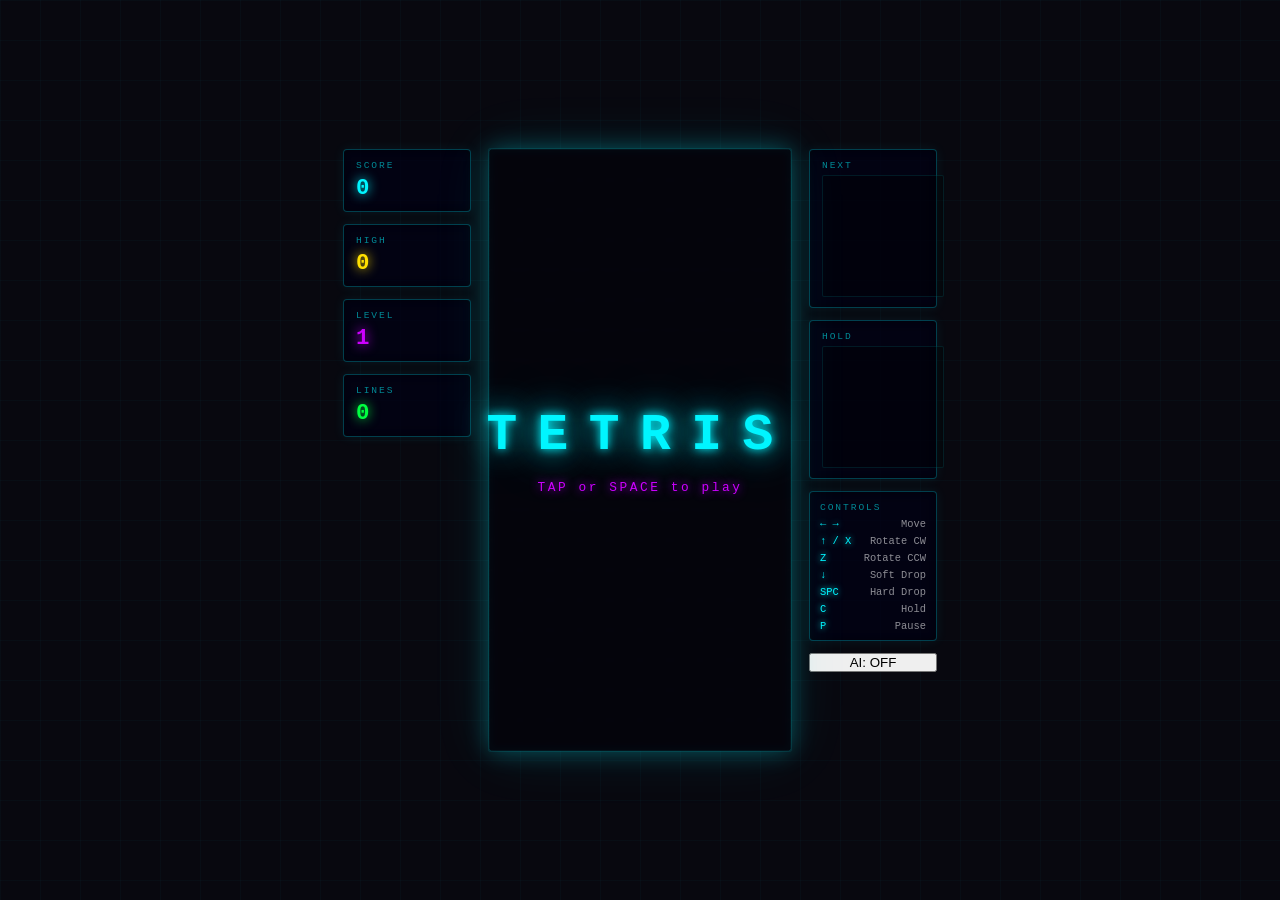
==== index.html @ 7dbda49a "feat: initial release of Tetris Neon Edition Full-featured Tetris implementation with neon aesthetic" ====
<!DOCTYPE html>
<html lang="en">
<head>
  <meta charset="UTF-8">
  <meta name="viewport" content="width=device-width, initial-scale=1.0, maximum-scale=1.0, user-scalable=no">
  <meta name="mobile-web-app-capable" content="yes">
  <meta name="apple-mobile-web-app-capable" content="yes">
  <meta name="apple-mobile-web-app-status-bar-style" content="black-translucent">
  <title>TETRIS — Neon Edition</title>
  <link rel="stylesheet" href="style.css">
</head>
<body>

  <!-- ── Mobile/Tablet top HUD ────────────────────────────── -->
  <div id="mobile-hud">
    <div class="mhud-stats">
      <div class="mhud-stat">
        <div class="label">SCORE</div>
        <div id="score-m" class="mval cyan">0</div>
      </div>
      <div class="mhud-stat">
        <div class="label">HIGH</div>
        <div id="high-m" class="mval yellow">0</div>
      </div>
      <div class="mhud-stat">
        <div class="label">LV</div>
        <div id="level-m" class="mval magenta">1</div>
      </div>
      <div class="mhud-stat">
        <div class="label">LINES</div>
        <div id="lines-m" class="mval green">0</div>
      </div>
    </div>
    <div class="mhud-previews">
      <div class="mhud-mini">
        <div class="label">NEXT</div>
        <canvas id="next-m"></canvas>
      </div>
      <div class="mhud-mini">
        <div class="label">HOLD</div>
        <canvas id="hold-m"></canvas>
      </div>
    </div>
    <button id="ai-toggle-m" class="ai-btn">AI</button>
  </div>

  <!-- ── Main layout (desktop 3-col, mobile just canvas) ── -->
  <div id="container">

    <div id="sidebar-left">
      <div class="panel">
        <div class="label">SCORE</div>
        <div id="score" class="value cyan">0</div>
      </div>
      <div class="panel">
        <div class="label">HIGH</div>
        <div id="high-score" class="value yellow">0</div>
      </div>
      <div class="panel">
        <div class="label">LEVEL</div>
        <div id="level" class="value magenta">1</div>
      </div>
      <div class="panel">
        <div class="label">LINES</div>
        <div id="lines" class="value green">0</div>
      </div>
    </div>

    <div id="game-area">
      <canvas id="game-canvas"></canvas>
      <div id="scanlines"></div>
      <div id="overlay">
        <div id="overlay-content">
          <h1 id="overlay-title">TETRIS</h1>
          <p id="overlay-message">TAP or SPACE to play</p>
        </div>
      </div>
    </div>

    <div id="sidebar-right">
      <div class="panel">
        <div class="label">NEXT</div>
        <canvas id="next-canvas"></canvas>
      </div>
      <div class="panel">
        <div class="label">HOLD</div>
        <canvas id="hold-canvas"></canvas>
      </div>
      <div class="panel controls-panel">
        <div class="label">CONTROLS</div>
        <div class="ctrl"><span>← →</span> Move</div>
        <div class="ctrl"><span>↑ / X</span> Rotate CW</div>
        <div class="ctrl"><span>Z</span> Rotate CCW</div>
        <div class="ctrl"><span>↓</span> Soft Drop</div>
        <div class="ctrl"><span>SPC</span> Hard Drop</div>
        <div class="ctrl"><span>C</span> Hold</div>
        <div class="ctrl"><span>P</span> Pause</div>
      </div>
      <button id="ai-toggle">AI: OFF</button>
    </div>

  </div>

  <!-- ── Mobile-only touch gamepad ─────────────────────── -->
  <div id="touch-controls">
    <div id="touch-left">
      <button id="btn-left"  class="tbtn">◀</button>
      <button id="btn-soft"  class="tbtn soft-btn">▼</button>
      <button id="btn-right" class="tbtn">▶</button>
    </div>
    <div id="touch-center">
      <button id="btn-drop" class="tbtn drop-btn">⬇<span>DROP</span></button>
    </div>
    <div id="touch-right">
      <button id="btn-ccw"  class="tbtn rot-btn">↺</button>
      <button id="btn-cw"   class="tbtn rot-btn">↻</button>
      <button id="btn-hold" class="tbtn hold-btn">HOLD</button>
    </div>
  </div>

  <script src="game.js"></script>
</body>
</html>
---- style.css ----
/* ── Reset ─────────────────────────────────────────────────────────────────── */
*, *::before, *::after { box-sizing: border-box; margin: 0; padding: 0; }

/* ── Variables ─────────────────────────────────────────────────────────────── */
:root {
  --cyan:    #00f5ff;
  --magenta: #cc00ff;
  --green:   #00ff41;
  --yellow:  #ffe000;
  --red:     #ff0040;
  --bg:      #08080f;
  --panel-bg: rgba(0, 0, 20, 0.75);
  --border:   rgba(0, 245, 255, 0.25);
  --font: 'Courier New', Courier, monospace;
}

/* ── Body ──────────────────────────────────────────────────────────────────── */
body {
  background-color: var(--bg);
  background-image:
    linear-gradient(rgba(0,245,255,0.025) 1px, transparent 1px),
    linear-gradient(90deg, rgba(0,245,255,0.025) 1px, transparent 1px);
  background-size: 40px 40px;
  display: flex;
  justify-content: center;
  align-items: center;
  min-height: 100vh;
  font-family: var(--font);
  color: #ddd;
  overflow: hidden;
  user-select: none;
  -webkit-user-select: none;
  touch-action: none;
}

/* ── Mobile/Tablet HUD (hidden on desktop) ────────────────────────────────── */
#mobile-hud { display: none; }

/* ── Touch controls (hidden on desktop) ───────────────────────────────────── */
#touch-controls { display: none; }

/* ── Mobile/Tablet HUD value colors (shared across breakpoints) ────────────── */
.mval.cyan    { color: var(--cyan);    text-shadow: 0 0 8px var(--cyan); }
.mval.magenta { color: var(--magenta); text-shadow: 0 0 8px var(--magenta); }
.mval.green   { color: var(--green);   text-shadow: 0 0 8px var(--green); }
.mval.yellow  { color: var(--yellow);  text-shadow: 0 0 8px var(--yellow); }

/* ── Desktop layout ────────────────────────────────────────────────────────── */
#container {
  display: flex;
  align-items: flex-start;
  gap: 18px;
}

#sidebar-left,
#sidebar-right {
  display: flex;
  flex-direction: column;
  gap: 12px;
  width: 128px;
}

/* ── Panels ────────────────────────────────────────────────────────────────── */
.panel {
  background: var(--panel-bg);
  border: 1px solid var(--border);
  border-radius: 4px;
  padding: 10px 12px;
  box-shadow: 0 0 12px rgba(0,245,255,0.08), inset 0 0 8px rgba(0,0,0,0.5);
}

.label {
  font-size: 0.6rem;
  letter-spacing: 0.2em;
  color: rgba(0, 245, 255, 0.55);
  margin-bottom: 4px;
  text-transform: uppercase;
}

.value {
  font-size: 1.4rem;
  font-weight: bold;
  letter-spacing: 0.05em;
}

.value.cyan    { color: var(--cyan);    text-shadow: 0 0 12px var(--cyan); }
.value.magenta { color: var(--magenta); text-shadow: 0 0 12px var(--magenta); }
.value.green   { color: var(--green);   text-shadow: 0 0 12px var(--green); }
.value.yellow  { color: var(--yellow);  text-shadow: 0 0 12px var(--yellow); }

/* ── Mini canvases ─────────────────────────────────────────────────────────── */
#next-canvas,
#hold-canvas {
  display: block;
  margin-top: 4px;
  background: rgba(0,0,0,0.3);
  border: 1px solid rgba(0,245,255,0.1);
  border-radius: 2px;
}

/* ── Controls panel ────────────────────────────────────────────────────────── */
.controls-panel { padding: 10px 10px 8px; }

.ctrl {
  font-size: 0.65rem;
  color: rgba(255,255,255,0.55);
  margin-top: 5px;
  display: flex;
  justify-content: space-between;
  gap: 4px;
}

.ctrl span {
  color: var(--cyan);
  text-shadow: 0 0 6px var(--cyan);
  min-width: 30px;
}

/* ── AI toggle ─────────────────────────────────────────────────────────────── */
.ai-btn {
  font-family: var(--font);
  font-size: 0.75rem;
  letter-spacing: 0.15em;
  font-weight: bold;
  background: var(--panel-bg);
  color: rgba(255,255,255,0.5);
  border: 1px solid rgba(255,255,255,0.2);
  border-radius: 4px;
  padding: 10px;
  cursor: pointer;
  width: 100%;
  transition: all 0.2s ease;
  -webkit-tap-highlight-color: transparent;
}

.ai-btn:hover {
  border-color: var(--cyan);
  color: var(--cyan);
  box-shadow: 0 0 12px rgba(0,245,255,0.3);
}

.ai-btn.active {
  background: rgba(0, 245, 255, 0.12);
  color: var(--cyan);
  border-color: var(--cyan);
  box-shadow: 0 0 18px rgba(0,245,255,0.4), inset 0 0 10px rgba(0,245,255,0.1);
  text-shadow: 0 0 8px var(--cyan);
  animation: ai-pulse 1.5s ease-in-out infinite;
}

/* Keep desktop ai-toggle id for backwards compat */
#ai-toggle { width: 100%; }

@keyframes ai-pulse {
  0%, 100% { box-shadow: 0 0 18px rgba(0,245,255,0.4), inset 0 0 10px rgba(0,245,255,0.1); }
  50%       { box-shadow: 0 0 28px rgba(0,245,255,0.7), inset 0 0 14px rgba(0,245,255,0.15); }
}

/* ── Game area ─────────────────────────────────────────────────────────────── */
#game-area {
  position: relative;
  flex-shrink: 0;
}

#game-canvas {
  display: block;
  border: 1px solid var(--cyan);
  border-radius: 2px;
  box-shadow:
    0 0 0 1px rgba(0,245,255,0.1),
    0 0 25px rgba(0,245,255,0.3),
    0 0 60px rgba(0,245,255,0.1),
    inset 0 0 30px rgba(0,0,0,0.6);
}

/* ── Scanlines ─────────────────────────────────────────────────────────────── */
#scanlines {
  position: absolute;
  inset: 0;
  background: repeating-linear-gradient(
    to bottom,
    transparent 0px,
    transparent 3px,
    rgba(0, 0, 0, 0.12) 3px,
    rgba(0, 0, 0, 0.12) 4px
  );
  pointer-events: none;
  border-radius: 2px;
  z-index: 1;
}

/* ── Overlay ───────────────────────────────────────────────────────────────── */
#overlay {
  position: absolute;
  inset: 0;
  display: flex;
  justify-content: center;
  align-items: center;
  background: rgba(4, 4, 12, 0.88);
  backdrop-filter: blur(3px);
  z-index: 10;
  border-radius: 2px;
  cursor: pointer;
}

#overlay.hidden { display: none; }

#overlay-content { text-align: center; padding: 20px; }

#overlay-title {
  font-size: 3.2rem;
  letter-spacing: 0.4em;
  color: var(--cyan);
  text-shadow: 0 0 10px var(--cyan), 0 0 30px var(--cyan), 0 0 60px rgba(0,245,255,0.4);
  animation: flicker 3s ease-in-out infinite;
  margin-bottom: 16px;
}

#overlay-message {
  font-size: 0.8rem;
  letter-spacing: 0.2em;
  color: var(--magenta);
  text-shadow: 0 0 10px var(--magenta);
  animation: blink 1.1s step-end infinite;
}

/* ── Keyframe animations ───────────────────────────────────────────────────── */
@keyframes flicker {
  0%, 92%, 100% { opacity: 1; }
  93% { opacity: 0.85; }
  95% { opacity: 1; }
  97% { opacity: 0.75; }
  99% { opacity: 1; }
}

@keyframes blink {
  0%, 100% { opacity: 1; }
  50%      { opacity: 0; }
}

/* ══════════════════════════════════════════════════════════════════════════════
   MOBILE LAYOUT  (≤ 600px wide — Android phones, iPhones)
   ══════════════════════════════════════════════════════════════════════════════ */
@media (max-width: 600px) {

  html, body {
    height: 100%;
    height: -webkit-fill-available;
    overflow: hidden;
  }

  body {
    flex-direction: column;
    justify-content: flex-start;
    align-items: stretch;
    min-height: 100vh;
    min-height: -webkit-fill-available;
    gap: 0;
    touch-action: none;
  }

  /* ── Mobile HUD ─────────────────────────────────── */
  #mobile-hud {
    display: flex;
    align-items: center;
    justify-content: space-between;
    flex-shrink: 0;
    padding: 6px 10px;
    background: rgba(0, 0, 20, 0.92);
    border-bottom: 1px solid rgba(0,245,255,0.2);
    gap: 8px;
  }

  .mhud-stats {
    display: flex;
    gap: 12px;
  }

  .mhud-stat .label {
    font-size: 0.5rem;
    margin-bottom: 1px;
  }

  .mval { font-size: 1rem; font-weight: bold; letter-spacing: 0.03em; }

  .mhud-previews {
    display: flex;
    gap: 8px;
    align-items: flex-end;
  }

  .mhud-mini .label {
    font-size: 0.45rem;
    margin-bottom: 2px;
  }

  #next-m, #hold-m {
    display: block;
    border: 1px solid rgba(0,245,255,0.2);
    border-radius: 2px;
    background: rgba(0,0,0,0.4);
  }

  #ai-toggle-m {
    padding: 6px 10px;
    font-size: 0.65rem;
    white-space: nowrap;
    flex-shrink: 0;
  }

  /* ── Container: only shows canvas ────────────────── */
  #container {
    flex: 1;
    display: flex;
    justify-content: center;
    align-items: center;
    min-height: 0;
  }

  #sidebar-left,
  #sidebar-right { display: none; }

  #game-area {
    /* canvas is sized by JS — just center it */
  }

  /* Overlay title smaller on mobile */
  #overlay-title { font-size: 2.2rem; }

  /* ── Touch gamepad ──────────────────────────────── */
  #touch-controls {
    display: flex;
    flex-shrink: 0;
    align-items: center;
    justify-content: space-between;
    padding: 8px 12px 10px;
    background: rgba(0, 0, 20, 0.85);
    border-top: 1px solid rgba(0,245,255,0.15);
    gap: 8px;
  }

  #touch-left {
    display: flex;
    gap: 6px;
    align-items: center;
  }

  #touch-center {
    display: flex;
    align-items: center;
  }

  #touch-right {
    display: flex;
    gap: 6px;
    flex-wrap: wrap;
    justify-content: flex-end;
    align-items: center;
    width: 130px;
  }

  /* ── Touch buttons ──────────────────────────────── */
  .tbtn {
    display: flex;
    flex-direction: column;
    align-items: center;
    justify-content: center;
    width: 58px;
    height: 58px;
    font-family: var(--font);
    font-size: 1.5rem;
    line-height: 1;
    background: rgba(0, 0, 40, 0.8);
    color: var(--cyan);
    border: 1px solid rgba(0,245,255,0.3);
    border-radius: 10px;
    cursor: pointer;
    -webkit-tap-highlight-color: transparent;
    touch-action: manipulation;
    transition: background 0.08s, box-shadow 0.08s;
    user-select: none;
    -webkit-user-select: none;
  }

  .tbtn span {
    font-size: 0.45rem;
    letter-spacing: 0.05em;
    opacity: 0.7;
    margin-top: 2px;
  }

  .tbtn.pressed,
  .tbtn:active {
    background: rgba(0, 245, 255, 0.18);
    box-shadow: 0 0 14px rgba(0,245,255,0.5);
  }

  .soft-btn { color: var(--green);   border-color: rgba(0,255,65,0.3); }
  .soft-btn.pressed { background: rgba(0,255,65,0.15); box-shadow: 0 0 14px rgba(0,255,65,0.4); }

  .drop-btn {
    color: var(--yellow);
    border-color: rgba(255,224,0,0.35);
    height: 70px;
    font-size: 1.6rem;
  }
  .drop-btn.pressed { background: rgba(255,224,0,0.15); box-shadow: 0 0 14px rgba(255,224,0,0.5); }

  .rot-btn  { width: 58px; height: 42px; font-size: 1.3rem; color: var(--magenta); border-color: rgba(204,0,255,0.3); }
  .rot-btn.pressed { background: rgba(204,0,255,0.15); box-shadow: 0 0 12px rgba(204,0,255,0.4); }

  .hold-btn { width: 58px; height: 42px; font-size: 0.65rem; letter-spacing: 0.1em; color: var(--yellow); border-color: rgba(255,224,0,0.3); }
  .hold-btn.pressed { background: rgba(255,224,0,0.12); }
}

/* ══════════════════════════════════════════════════════════════════════════════
   TABLET LAYOUT  (601px – 1024px — iPads, Android tablets)
   ══════════════════════════════════════════════════════════════════════════════ */
@media (min-width: 601px) and (max-width: 1024px) {

  html, body {
    height: 100%;
    height: -webkit-fill-available;
    overflow: hidden;
  }

  body {
    flex-direction: column;
    justify-content: flex-start;
    align-items: stretch;
    min-height: 100vh;
    min-height: -webkit-fill-available;
    gap: 0;
    touch-action: none;
  }

  /* ── Tablet HUD ──────────────────────────────────── */
  #mobile-hud {
    display: flex;
    align-items: center;
    justify-content: space-between;
    flex-shrink: 0;
    padding: 8px 16px;
    background: rgba(0, 0, 20, 0.92);
    border-bottom: 1px solid rgba(0,245,255,0.2);
    gap: 10px;
  }

  .mhud-stats { display: flex; gap: 14px; }
  .mhud-stat .label { font-size: 0.55rem; margin-bottom: 2px; }
  .mval { font-size: 1.15rem; font-weight: bold; letter-spacing: 0.03em; }

  .mhud-previews { display: flex; gap: 10px; align-items: flex-end; }
  .mhud-mini .label { font-size: 0.5rem; margin-bottom: 2px; }

  #next-m, #hold-m {
    display: block;
    border: 1px solid rgba(0,245,255,0.2);
    border-radius: 2px;
    background: rgba(0,0,0,0.4);
  }

  #ai-toggle-m { padding: 8px 14px; font-size: 0.7rem; white-space: nowrap; flex-shrink: 0; }

  /* ── Container: center the canvas ───────────────── */
  #container {
    flex: 1;
    display: flex;
    justify-content: center;
    align-items: center;
    min-height: 0;
  }

  #sidebar-left, #sidebar-right { display: none; }

  #overlay-title { font-size: 2.8rem; }

  /* ── Touch gamepad — larger targets for tablet ──── */
  #touch-controls {
    display: flex;
    flex-shrink: 0;
    align-items: center;
    justify-content: space-between;
    padding: 10px 20px 14px;
    background: rgba(0, 0, 20, 0.85);
    border-top: 1px solid rgba(0,245,255,0.15);
    gap: 10px;
  }

  #touch-left  { display: flex; gap: 8px; align-items: center; }
  #touch-center { display: flex; align-items: center; }
  #touch-right {
    display: flex;
    gap: 8px;
    flex-wrap: wrap;
    justify-content: flex-end;
    align-items: center;
    width: 160px;
  }

  .tbtn {
    display: flex;
    flex-direction: column;
    align-items: center;
    justify-content: center;
    width: 68px;
    height: 68px;
    font-family: var(--font);
    font-size: 1.7rem;
    line-height: 1;
    background: rgba(0, 0, 40, 0.8);
    color: var(--cyan);
    border: 1px solid rgba(0,245,255,0.3);
    border-radius: 12px;
    cursor: pointer;
    -webkit-tap-highlight-color: transparent;
    touch-action: manipulation;
    transition: background 0.08s, box-shadow 0.08s;
    user-select: none;
    -webkit-user-select: none;
  }

  .tbtn span { font-size: 0.5rem; letter-spacing: 0.05em; opacity: 0.7; margin-top: 2px; }

  .tbtn.pressed, .tbtn:active {
    background: rgba(0, 245, 255, 0.18);
    box-shadow: 0 0 16px rgba(0,245,255,0.5);
  }

  .soft-btn { color: var(--green); border-color: rgba(0,255,65,0.3); }
  .soft-btn.pressed { background: rgba(0,255,65,0.15); box-shadow: 0 0 16px rgba(0,255,65,0.4); }

  .drop-btn {
    color: var(--yellow);
    border-color: rgba(255,224,0,0.35);
    height: 80px;
    font-size: 1.8rem;
  }
  .drop-btn.pressed { background: rgba(255,224,0,0.15); box-shadow: 0 0 16px rgba(255,224,0,0.5); }

  .rot-btn  { width: 68px; height: 50px; font-size: 1.5rem; color: var(--magenta); border-color: rgba(204,0,255,0.3); }
  .rot-btn.pressed  { background: rgba(204,0,255,0.15); box-shadow: 0 0 14px rgba(204,0,255,0.4); }

  .hold-btn { width: 68px; height: 50px; font-size: 0.7rem; letter-spacing: 0.1em; color: var(--yellow); border-color: rgba(255,224,0,0.3); }
  .hold-btn.pressed { background: rgba(255,224,0,0.12); }
}

/* ── Desktop small screen scale (only for true desktop) ──────────────────── */
@media (min-width: 1025px) and (max-height: 680px) {
  body { transform: scale(0.85); transform-origin: top center; }
}
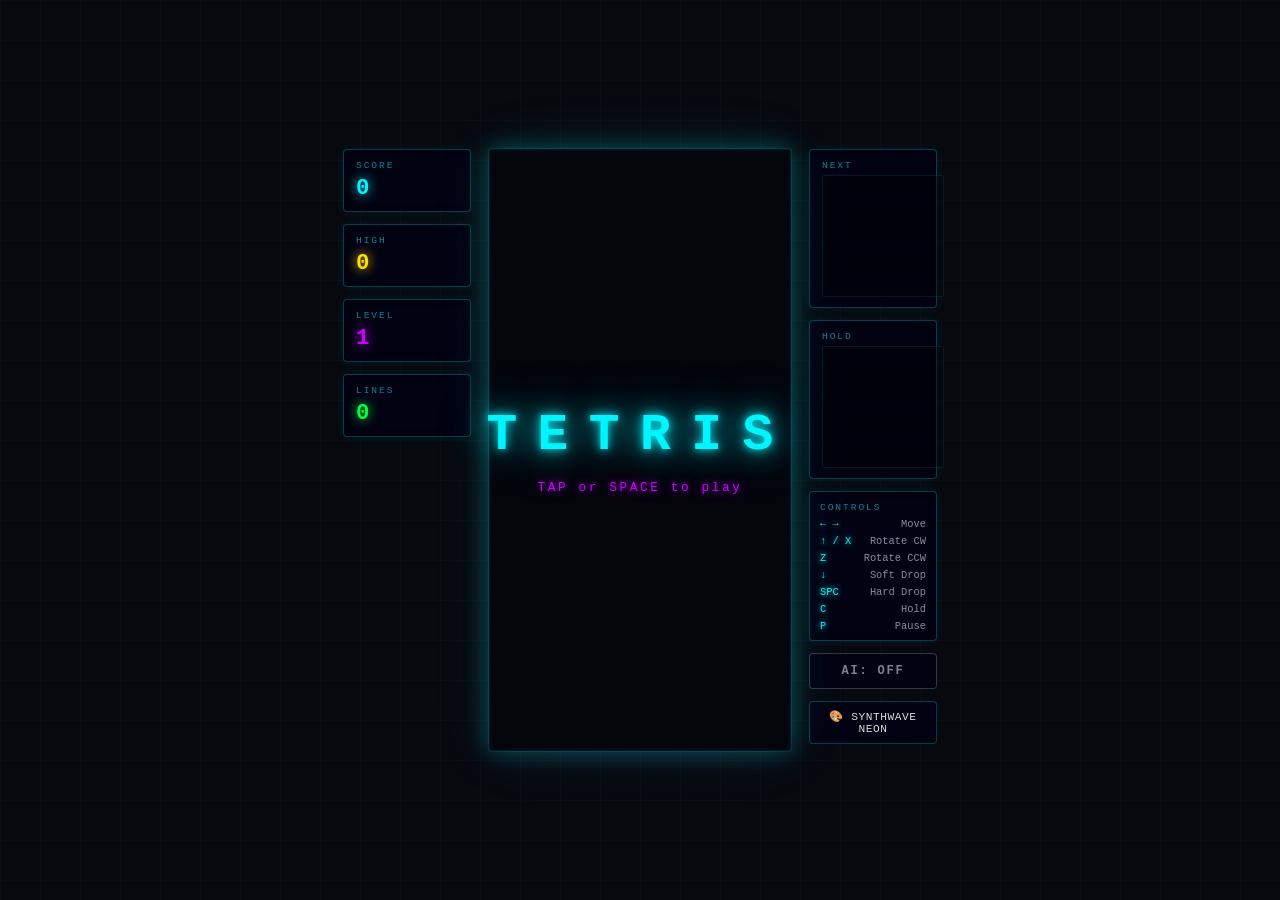
==== commit a2a03871: "Fix: Restore full v2.0 experience to index.html  Updated index.html with tetris-neon-upgraded.html c" ====
--- a/index.html
+++ b/index.html
@@ -6,12 +6,712 @@
   <meta name="mobile-web-app-capable" content="yes">
   <meta name="apple-mobile-web-app-capable" content="yes">
   <meta name="apple-mobile-web-app-status-bar-style" content="black-translucent">
-  <title>TETRIS — Neon Edition</title>
-  <link rel="stylesheet" href="style.css">
+  <title>TETRIS — Neon Edition (Upgraded)</title>
+  <style>
+    /* ── Reset ─────────────────────────────────────────────────────────────────── */
+    *, *::before, *::after { box-sizing: border-box; margin: 0; padding: 0; }
+
+    /* ── Variables ─────────────────────────────────────────────────────────────── */
+    :root {
+      --cyan:    #00f5ff;
+      --magenta: #cc00ff;
+      --green:   #00ff41;
+      --yellow:  #ffe000;
+      --red:     #ff0040;
+      --bg:      #08080f;
+      --panel-bg: rgba(0, 0, 20, 0.75);
+      --border:   rgba(0, 245, 255, 0.25);
+      --font: 'Courier New', Courier, monospace;
+    }
+
+    /* ── Body ──────────────────────────────────────────────────────────────────── */
+    body {
+      background-color: var(--bg);
+      background-image:
+        linear-gradient(rgba(0,245,255,0.025) 1px, transparent 1px),
+        linear-gradient(90deg, rgba(0,245,255,0.025) 1px, transparent 1px);
+      background-size: 40px 40px;
+      display: flex;
+      justify-content: center;
+      align-items: center;
+      min-height: 100vh;
+      font-family: var(--font);
+      color: #ddd;
+      overflow: hidden;
+      user-select: none;
+      -webkit-user-select: none;
+      touch-action: none;
+    }
+
+    /* ── Mobile/Tablet HUD (hidden on desktop) ────────────────────────────────── */
+    #mobile-hud { display: none; }
+
+    /* ── Touch controls (hidden on desktop) ───────────────────────────────────── */
+    #touch-controls { display: none; }
+
+    /* ── Mobile/Tablet HUD value colors (shared across breakpoints) ────────────── */
+    .mval.cyan    { color: var(--cyan);    text-shadow: 0 0 8px var(--cyan); }
+    .mval.magenta { color: var(--magenta); text-shadow: 0 0 8px var(--magenta); }
+    .mval.green   { color: var(--green);   text-shadow: 0 0 8px var(--green); }
+    .mval.yellow  { color: var(--yellow);  text-shadow: 0 0 8px var(--yellow); }
+
+    /* ── Desktop layout ────────────────────────────────────────────────────────── */
+    #container {
+      display: flex;
+      align-items: flex-start;
+      gap: 18px;
+    }
+
+    #sidebar-left,
+    #sidebar-right {
+      display: flex;
+      flex-direction: column;
+      gap: 12px;
+      width: 128px;
+    }
+
+    /* ── Panels ────────────────────────────────────────────────────────────────── */
+    .panel {
+      background: var(--panel-bg);
+      border: 1px solid var(--border);
+      border-radius: 4px;
+      padding: 10px 12px;
+      box-shadow: 0 0 12px rgba(0,245,255,0.08), inset 0 0 8px rgba(0,0,0,0.5);
+    }
+
+    .label {
+      font-size: 0.6rem;
+      letter-spacing: 0.2em;
+      color: rgba(0, 245, 255, 0.55);
+      margin-bottom: 4px;
+      text-transform: uppercase;
+    }
+
+    .value {
+      font-size: 1.4rem;
+      font-weight: bold;
+      letter-spacing: 0.05em;
+    }
+
+    .value.cyan    { color: var(--cyan);    text-shadow: 0 0 12px var(--cyan); }
+    .value.magenta { color: var(--magenta); text-shadow: 0 0 12px var(--magenta); }
+    .value.green   { color: var(--green);   text-shadow: 0 0 12px var(--green); }
+    .value.yellow  { color: var(--yellow);  text-shadow: 0 0 12px var(--yellow); }
+
+    /* ── Mini canvases ─────────────────────────────────────────────────────────── */
+    #next-canvas,
+    #hold-canvas {
+      display: block;
+      margin-top: 4px;
+      background: rgba(0,0,0,0.3);
+      border: 1px solid rgba(0,245,255,0.1);
+      border-radius: 2px;
+    }
+
+    /* ── Controls panel ────────────────────────────────────────────────────────── */
+    .controls-panel { padding: 10px 10px 8px; }
+
+    .ctrl {
+      font-size: 0.65rem;
+      color: rgba(255,255,255,0.55);
+      margin-top: 5px;
+      display: flex;
+      justify-content: space-between;
+      gap: 4px;
+    }
+
+    .ctrl span {
+      color: var(--cyan);
+      text-shadow: 0 0 6px var(--cyan);
+      min-width: 30px;
+    }
+
+    /* ── AI toggle ─────────────────────────────────────────────────────────────── */
+    .ai-btn {
+      font-family: var(--font);
+      font-size: 0.75rem;
+      letter-spacing: 0.15em;
+      font-weight: bold;
+      background: var(--panel-bg);
+      color: rgba(255,255,255,0.5);
+      border: 1px solid rgba(255,255,255,0.2);
+      border-radius: 4px;
+      padding: 10px;
+      cursor: pointer;
+      width: 100%;
+      transition: all 0.2s ease;
+      -webkit-tap-highlight-color: transparent;
+    }
+
+    .ai-btn:hover {
+      border-color: var(--cyan);
+      color: var(--cyan);
+      box-shadow: 0 0 12px rgba(0,245,255,0.3);
+    }
+
+    .ai-btn.active {
+      background: rgba(0, 245, 255, 0.12);
+      color: var(--cyan);
+      border-color: var(--cyan);
+      box-shadow: 0 0 18px rgba(0,245,255,0.4), inset 0 0 10px rgba(0,245,255,0.1);
+      text-shadow: 0 0 8px var(--cyan);
+      animation: ai-pulse 1.5s ease-in-out infinite;
+    }
+
+    #ai-toggle { width: 100%; }
+
+    @keyframes ai-pulse {
+      0%, 100% { box-shadow: 0 0 18px rgba(0,245,255,0.4), inset 0 0 10px rgba(0,245,255,0.1); }
+      50%       { box-shadow: 0 0 28px rgba(0,245,255,0.7), inset 0 0 14px rgba(0,245,255,0.15); }
+    }
+
+    /* ── Game area ─────────────────────────────────────────────────────────────── */
+    #game-area {
+      position: relative;
+      flex-shrink: 0;
+    }
+
+    #game-canvas {
+      display: block;
+      border: 1px solid var(--cyan);
+      border-radius: 2px;
+      box-shadow:
+        0 0 0 1px rgba(0,245,255,0.1),
+        0 0 25px rgba(0,245,255,0.3),
+        0 0 60px rgba(0,245,255,0.1),
+        inset 0 0 30px rgba(0,0,0,0.6);
+    }
+
+    /* ── Scanlines ─────────────────────────────────────────────────────────────── */
+    #scanlines {
+      position: absolute;
+      inset: 0;
+      background: repeating-linear-gradient(
+        to bottom,
+        transparent 0px,
+        transparent 3px,
+        rgba(0, 0, 0, 0.12) 3px,
+        rgba(0, 0, 0, 0.12) 4px
+      );
+      pointer-events: none;
+      border-radius: 2px;
+      z-index: 1;
+    }
+
+    /* ── Overlay ───────────────────────────────────────────────────────────────── */
+    #overlay {
+      position: absolute;
+      inset: 0;
+      display: flex;
+      justify-content: center;
+      align-items: center;
+      background: rgba(4, 4, 12, 0.88);
+      backdrop-filter: blur(3px);
+      z-index: 10;
+      border-radius: 2px;
+      cursor: pointer;
+    }
+
+    #overlay.hidden { display: none; }
+
+    #overlay-content { text-align: center; padding: 20px; }
+
+    #overlay-title {
+      font-size: 3.2rem;
+      letter-spacing: 0.4em;
+      color: var(--cyan);
+      text-shadow: 0 0 10px var(--cyan), 0 0 30px var(--cyan), 0 0 60px rgba(0,245,255,0.4);
+      animation: flicker 3s ease-in-out infinite;
+      margin-bottom: 16px;
+    }
+
+    #overlay-message {
+      font-size: 0.8rem;
+      letter-spacing: 0.2em;
+      color: var(--magenta);
+      text-shadow: 0 0 10px var(--magenta);
+      animation: blink 1.1s step-end infinite;
+    }
+
+    /* ── Keyframe animations ───────────────────────────────────────────────────── */
+    @keyframes flicker {
+      0%, 92%, 100% { opacity: 1; }
+      93% { opacity: 0.85; }
+      95% { opacity: 1; }
+      97% { opacity: 0.75; }
+      99% { opacity: 1; }
+    }
+
+    @keyframes blink {
+      0%, 100% { opacity: 1; }
+      50%      { opacity: 0; }
+    }
+
+    /* ══════════════════════════════════════════════════════════════════════════════
+       MOBILE LAYOUT  (≤ 600px wide — Android phones, iPhones)
+       ══════════════════════════════════════════════════════════════════════════════ */
+    @media (max-width: 600px) {
+
+      html, body {
+        height: 100%;
+        height: -webkit-fill-available;
+        overflow: hidden;
+      }
+
+      body {
+        flex-direction: column;
+        justify-content: flex-start;
+        align-items: stretch;
+        min-height: 100vh;
+        min-height: -webkit-fill-available;
+        gap: 0;
+        touch-action: none;
+      }
+
+      /* ── Mobile HUD ─────────────────────────────────── */
+      #mobile-hud {
+        display: flex;
+        align-items: center;
+        justify-content: space-between;
+        flex-shrink: 0;
+        padding: 6px 10px;
+        background: rgba(0, 0, 20, 0.92);
+        border-bottom: 1px solid rgba(0,245,255,0.2);
+        gap: 8px;
+      }
+
+      .mhud-stats {
+        display: flex;
+        gap: 12px;
+      }
+
+      .mhud-stat .label {
+        font-size: 0.5rem;
+        margin-bottom: 1px;
+      }
+
+      .mval { font-size: 1rem; font-weight: bold; letter-spacing: 0.03em; }
+
+      .mhud-previews {
+        display: flex;
+        gap: 8px;
+        align-items: flex-end;
+      }
+
+      .mhud-mini .label {
+        font-size: 0.45rem;
+        margin-bottom: 2px;
+      }
+
+      #next-m, #hold-m {
+        display: block;
+        border: 1px solid rgba(0,245,255,0.2);
+        border-radius: 2px;
+        background: rgba(0,0,0,0.4);
+      }
+
+      .mhud-actions {
+        display: flex;
+        flex-direction: column;
+        gap: 4px;
+        align-items: stretch;
+        flex-shrink: 0;
+      }
+
+      .mhud-icon-row {
+        display: flex;
+        gap: 4px;
+      }
+
+      .hud-icon-btn {
+        flex: 1;
+        font-family: var(--font);
+        font-size: 0.9rem;
+        min-height: 32px;
+        padding: 4px 6px;
+        background: rgba(0, 0, 20, 0.8);
+        color: rgba(255,255,255,0.75);
+        border: 1px solid rgba(255,255,255,0.22);
+        border-radius: 4px;
+        cursor: pointer;
+        -webkit-tap-highlight-color: transparent;
+        touch-action: manipulation;
+        user-select: none;
+        -webkit-user-select: none;
+        transition: background 0.1s, color 0.1s;
+      }
+
+      .hud-icon-btn:active {
+        background: rgba(255,255,255,0.14);
+        color: #fff;
+        border-color: rgba(255,255,255,0.5);
+      }
+
+      #ai-toggle-m {
+        padding: 5px 8px;
+        font-size: 0.6rem;
+        white-space: nowrap;
+        width: 100%;
+      }
+
+      /* ── Container: only shows canvas ────────────────── */
+      #container {
+        flex: 1;
+        display: flex;
+        justify-content: center;
+        align-items: center;
+        min-height: 0;
+      }
+
+      #sidebar-left,
+      #sidebar-right { display: none; }
+
+      /* Overlay title smaller on mobile */
+      #overlay-title { font-size: 2.2rem; }
+
+      /* ── Touch gamepad ──────────────────────────────── */
+      #touch-controls {
+        display: flex;
+        flex-shrink: 0;
+        align-items: center;
+        justify-content: space-between;
+        padding: 10px 10px 12px;
+        background: rgba(0, 0, 20, 0.85);
+        border-top: 1px solid rgba(0,245,255,0.15);
+        gap: 8px;
+      }
+
+      #touch-left {
+        display: flex;
+        gap: 8px;
+        align-items: center;
+      }
+
+      #touch-center {
+        display: flex;
+        align-items: center;
+        margin: 0 6px;
+      }
+
+      #touch-right {
+        display: flex;
+        gap: 8px;
+        flex-wrap: wrap;
+        justify-content: flex-end;
+        align-items: center;
+        width: 140px;
+      }
+
+      /* ── Touch buttons ──────────────────────────────── */
+      .tbtn {
+        display: flex;
+        flex-direction: column;
+        align-items: center;
+        justify-content: center;
+        width: 66px;
+        height: 66px;
+        font-family: var(--font);
+        font-size: 1.5rem;
+        line-height: 1;
+        background: rgba(0, 0, 40, 0.8);
+        color: var(--cyan);
+        border: 2px solid rgba(0,245,255,0.3);
+        border-radius: 12px;
+        cursor: pointer;
+        -webkit-tap-highlight-color: transparent;
+        touch-action: manipulation;
+        transition: all 0.06s cubic-bezier(0.2, 0, 0.8, 1);
+        user-select: none;
+        -webkit-user-select: none;
+        tap-highlight-color: transparent;
+        -webkit-touch-callout: none;
+      }
+
+      .tbtn:hover {
+        background: rgba(0, 40, 60, 0.9);
+        border-color: rgba(0,245,255,0.5);
+      }
+
+      .tbtn span {
+        font-size: 0.45rem;
+        letter-spacing: 0.05em;
+        opacity: 0.7;
+        margin-top: 2px;
+      }
+
+      .tbtn.pressed,
+      .tbtn:active {
+        background: rgba(0, 245, 255, 0.22);
+        box-shadow: 0 0 18px rgba(0,245,255,0.6), inset 0 0 12px rgba(0,245,255,0.1);
+        border-color: rgba(0,245,255,0.8);
+        transform: scale(0.95);
+      }
+
+      .soft-btn { color: var(--green);   border-color: rgba(0,255,65,0.4); }
+      .soft-btn:hover { background: rgba(0,60,20,0.9); border-color: rgba(0,255,65,0.6); }
+      .soft-btn.pressed { background: rgba(0,255,65,0.18); box-shadow: 0 0 18px rgba(0,255,65,0.5), inset 0 0 12px rgba(0,255,65,0.1); border-color: rgba(0,255,65,0.8); }
+
+      .drop-btn {
+        color: var(--yellow);
+        border-color: rgba(255,224,0,0.4);
+        height: 76px;
+        font-size: 1.6rem;
+      }
+      .drop-btn:hover { background: rgba(60,60,0,0.9); border-color: rgba(255,224,0,0.6); }
+      .drop-btn.pressed { background: rgba(255,224,0,0.18); box-shadow: 0 0 18px rgba(255,224,0,0.6), inset 0 0 12px rgba(255,224,0,0.1); border-color: rgba(255,224,0,0.8); }
+
+      .rot-btn { width: 62px; height: 48px; font-size: 1.3rem; color: var(--magenta); border-color: rgba(204,0,255,0.4); }
+      .rot-btn:hover { background: rgba(60,0,60,0.9); border-color: rgba(204,0,255,0.6); }
+      .rot-btn.pressed { background: rgba(204,0,255,0.18); box-shadow: 0 0 16px rgba(204,0,255,0.5), inset 0 0 12px rgba(204,0,255,0.1); border-color: rgba(204,0,255,0.8); }
+
+      .hold-btn { width: 56px; height: 40px; font-size: 0.6rem; letter-spacing: 0.08em; color: var(--yellow); border-color: rgba(255,224,0,0.4); }
+      .hold-btn:hover { background: rgba(60,60,0,0.85); border-color: rgba(255,224,0,0.6); }
+      .hold-btn.pressed { background: rgba(255,224,0,0.15); box-shadow: 0 0 14px rgba(255,224,0,0.4); border-color: rgba(255,224,0,0.7); }
+      .hold-btn.hold-used { opacity: 0.35; border-color: rgba(255,224,0,0.15); background: rgba(0,0,20,0.6); color: rgba(255,224,0,0.4); }
+    }
+
+    /* ══════════════════════════════════════════════════════════════════════════════
+       TABLET LAYOUT  (601px – 1024px — iPads, Android tablets)
+       ══════════════════════════════════════════════════════════════════════════════ */
+    @media (min-width: 601px) and (max-width: 1024px) {
+
+      html, body {
+        height: 100%;
+        height: -webkit-fill-available;
+        overflow: hidden;
+      }
+
+      body {
+        flex-direction: column;
+        justify-content: flex-start;
+        align-items: stretch;
+        min-height: 100vh;
+        min-height: -webkit-fill-available;
+        gap: 0;
+        touch-action: none;
+      }
+
+      /* ── Tablet HUD ──────────────────────────────────── */
+      #mobile-hud {
+        display: flex;
+        align-items: center;
+        justify-content: space-between;
+        flex-shrink: 0;
+        padding: 8px 16px;
+        background: rgba(0, 0, 20, 0.92);
+        border-bottom: 1px solid rgba(0,245,255,0.2);
+        gap: 10px;
+      }
+
+      .mhud-stats { display: flex; gap: 14px; }
+      .mhud-stat .label { font-size: 0.55rem; margin-bottom: 2px; }
+      .mval { font-size: 1.15rem; font-weight: bold; letter-spacing: 0.03em; }
+
+      .mhud-previews { display: flex; gap: 10px; align-items: flex-end; }
+      .mhud-mini .label { font-size: 0.5rem; margin-bottom: 2px; }
+
+      #next-m, #hold-m {
+        display: block;
+        border: 1px solid rgba(0,245,255,0.2);
+        border-radius: 2px;
+        background: rgba(0,0,0,0.4);
+      }
+
+      .mhud-actions {
+        display: flex;
+        flex-direction: column;
+        gap: 5px;
+        align-items: stretch;
+        flex-shrink: 0;
+      }
+
+      .mhud-icon-row {
+        display: flex;
+        gap: 5px;
+      }
+
+      .hud-icon-btn {
+        flex: 1;
+        font-family: var(--font);
+        font-size: 1rem;
+        min-height: 36px;
+        padding: 5px 8px;
+        background: rgba(0, 0, 20, 0.8);
+        color: rgba(255,255,255,0.75);
+        border: 1px solid rgba(255,255,255,0.22);
+        border-radius: 4px;
+        cursor: pointer;
+        -webkit-tap-highlight-color: transparent;
+        touch-action: manipulation;
+        user-select: none;
+        -webkit-user-select: none;
+        transition: background 0.1s, color 0.1s;
+      }
+
+      .hud-icon-btn:active {
+        background: rgba(255,255,255,0.14);
+        color: #fff;
+        border-color: rgba(255,255,255,0.5);
+      }
+
+      #ai-toggle-m { padding: 7px 12px; font-size: 0.68rem; white-space: nowrap; width: 100%; }
+
+      /* ── Container: center the canvas ───────────────── */
+      #container {
+        flex: 1;
+        display: flex;
+        justify-content: center;
+        align-items: center;
+        min-height: 0;
+      }
+
+      #sidebar-left, #sidebar-right { display: none; }
+
+      #overlay-title { font-size: 2.8rem; }
+
+      /* ── Touch gamepad — larger targets for tablet ──── */
+      #touch-controls {
+        display: flex;
+        flex-shrink: 0;
+        align-items: center;
+        justify-content: space-between;
+        padding: 10px 20px 14px;
+        background: rgba(0, 0, 20, 0.85);
+        border-top: 1px solid rgba(0,245,255,0.15);
+        gap: 10px;
+      }
+
+      #touch-left  { display: flex; gap: 8px; align-items: center; }
+      #touch-center { display: flex; align-items: center; }
+      #touch-right {
+        display: flex;
+        gap: 8px;
+        flex-wrap: wrap;
+        justify-content: flex-end;
+        align-items: center;
+        width: 160px;
+      }
+
+      .tbtn {
+        display: flex;
+        flex-direction: column;
+        align-items: center;
+        justify-content: center;
+        width: 68px;
+        height: 68px;
+        font-family: var(--font);
+        font-size: 1.7rem;
+        line-height: 1;
+        background: rgba(0, 0, 40, 0.8);
+        color: var(--cyan);
+        border: 1px solid rgba(0,245,255,0.3);
+        border-radius: 12px;
+        cursor: pointer;
+        -webkit-tap-highlight-color: transparent;
+        touch-action: manipulation;
+        transition: background 0.08s, box-shadow 0.08s;
+        user-select: none;
+        -webkit-user-select: none;
+      }
+
+      .tbtn span { font-size: 0.5rem; letter-spacing: 0.05em; opacity: 0.7; margin-top: 2px; }
+
+      .tbtn.pressed, .tbtn:active {
+        background: rgba(0, 245, 255, 0.18);
+        box-shadow: 0 0 16px rgba(0,245,255,0.5);
+      }
+
+      .soft-btn { color: var(--green); border-color: rgba(0,255,65,0.3); }
+      .soft-btn.pressed { background: rgba(0,255,65,0.15); box-shadow: 0 0 16px rgba(0,255,65,0.4); }
+
+      .drop-btn {
+        color: var(--yellow);
+        border-color: rgba(255,224,0,0.35);
+        height: 80px;
+        font-size: 1.8rem;
+      }
+      .drop-btn.pressed { background: rgba(255,224,0,0.15); box-shadow: 0 0 16px rgba(255,224,0,0.5); }
+
+      .rot-btn  { width: 68px; height: 50px; font-size: 1.5rem; color: var(--magenta); border-color: rgba(204,0,255,0.3); }
+      .rot-btn.pressed  { background: rgba(204,0,255,0.15); box-shadow: 0 0 14px rgba(204,0,255,0.4); }
+
+      .hold-btn { width: 58px; height: 42px; font-size: 0.65rem; letter-spacing: 0.08em; color: var(--yellow); border-color: rgba(255,224,0,0.3); }
+      .hold-btn.pressed { background: rgba(255,224,0,0.12); }
+      .hold-btn.hold-used { opacity: 0.3; border-color: rgba(255,224,0,0.1); }
+    }
+
+    /* ── Achievement Notifications ────────────────────────────────────────────── */
+    .achievement-notification {
+      position: fixed;
+      top: 20px;
+      right: -400px;
+      width: 350px;
+      background: var(--panel-bg);
+      border: 1px solid var(--border);
+      border-radius: 8px;
+      padding: 16px;
+      display: flex;
+      align-items: center;
+      gap: 12px;
+      box-shadow: 0 0 20px rgba(0,245,255,0.2);
+      backdrop-filter: blur(10px);
+      z-index: 1000;
+      transition: right 0.5s cubic-bezier(0.2, 0, 0.8, 1);
+      font-family: var(--font);
+    }
+
+    .achievement-notification.show {
+      right: 20px;
+    }
+
+    .achievement-icon {
+      font-size: 2rem;
+      width: 40px;
+      text-align: center;
+    }
+
+    .achievement-text {
+      flex: 1;
+    }
+
+    .achievement-name {
+      font-size: 1.1rem;
+      font-weight: bold;
+      color: var(--cyan);
+      text-shadow: 0 0 8px var(--cyan);
+      margin-bottom: 2px;
+    }
+
+    .achievement-desc {
+      font-size: 0.8rem;
+      color: var(--text);
+      opacity: 0.8;
+    }
+
+    /* ── Theme Button ────────────────────────────────────────────────────────── */
+    .theme-btn {
+      background: var(--panel-bg);
+      border: 1px solid var(--border);
+      border-radius: 4px;
+      padding: 8px 12px;
+      color: var(--text);
+      font-family: var(--font);
+      font-size: 0.7rem;
+      letter-spacing: 0.05em;
+      cursor: pointer;
+      transition: all 0.2s ease;
+      text-transform: uppercase;
+    }
+
+    .theme-btn:hover {
+      border-color: var(--cyan);
+      box-shadow: 0 0 12px rgba(0,245,255,0.3);
+    }
+  </style>
 </head>
 <body>
 
-  <!-- ── Mobile/Tablet top HUD ────────────────────────────── -->
+  <!-- ── Mobile/Tablet top HUD ────────────────────────────────── -->
   <div id="mobile-hud">
     <div class="mhud-stats">
       <div class="mhud-stat">
@@ -41,7 +741,13 @@
         <canvas id="hold-m"></canvas>
       </div>
     </div>
-    <button id="ai-toggle-m" class="ai-btn">AI</button>
+    <div class="mhud-actions">
+      <div class="mhud-icon-row">
+        <button id="btn-pause" class="hud-icon-btn">⏸</button>
+        <button id="btn-mute"  class="hud-icon-btn">🔊</button>
+      </div>
+      <button id="ai-toggle-m" class="ai-btn">AI</button>
+    </div>
   </div>
 
   <!-- ── Main layout (desktop 3-col, mobile just canvas) ── -->
@@ -96,20 +802,18 @@
         <div class="ctrl"><span>C</span> Hold</div>
         <div class="ctrl"><span>P</span> Pause</div>
       </div>
-      <button id="ai-toggle">AI: OFF</button>
+      <button id="ai-toggle" class="ai-btn">AI: OFF</button>
+      <button id="theme-btn" class="theme-btn">🎨 Synthwave Neon</button>
     </div>
 
   </div>
 
-  <!-- ── Mobile-only touch gamepad ─────────────────────── -->
+  <!-- ── Mobile-only touch gamepad ─────────────────────────── -->
   <div id="touch-controls">
     <div id="touch-left">
       <button id="btn-left"  class="tbtn">◀</button>
       <button id="btn-soft"  class="tbtn soft-btn">▼</button>
       <button id="btn-right" class="tbtn">▶</button>
-    </div>
-    <div id="touch-center">
-      <button id="btn-drop" class="tbtn drop-btn">⬇<span>DROP</span></button>
     </div>
     <div id="touch-right">
       <button id="btn-ccw"  class="tbtn rot-btn">↺</button>
@@ -118,6 +822,1073 @@
     </div>
   </div>
 
-  <script src="game.js"></script>
+  <script>
+'use strict';
+// TETRIS — Neon Edition with Mobile Upgrades & Haptic Feedback
+// Vanilla JS · Canvas · No external libraries
+
+// ── Constants ─────────────────────────────────────────────────────────────────
+const COLS = 10, ROWS = 20;
+let BLOCK = 30;
+
+const PIECE_COLOR = {
+  I: '#00f5ff', O: '#ffe000', T: '#cc00ff',
+  S: '#00ff41', Z: '#ff0040', J: '#0066ff', L: '#ff8800'
+};
+
+const SHAPES = {
+  I: [[[0,0,0,0],[1,1,1,1],[0,0,0,0],[0,0,0,0]],[[0,0,1,0],[0,0,1,0],[0,0,1,0],[0,0,1,0]],[[0,0,0,0],[0,0,0,0],[1,1,1,1],[0,0,0,0]],[[0,1,0,0],[0,1,0,0],[0,1,0,0],[0,1,0,0]]],
+  O: [[[1,1],[1,1]],[[1,1],[1,1]],[[1,1],[1,1]],[[1,1],[1,1]]],
+  T: [[[0,1,0],[1,1,1],[0,0,0]],[[0,1,0],[0,1,1],[0,1,0]],[[0,0,0],[1,1,1],[0,1,0]],[[0,1,0],[1,1,0],[0,1,0]]],
+  S: [[[0,1,1],[1,1,0],[0,0,0]],[[0,1,0],[0,1,1],[0,0,1]],[[0,0,0],[0,1,1],[1,1,0]],[[1,0,0],[1,1,0],[0,1,0]]],
+  Z: [[[1,1,0],[0,1,1],[0,0,0]],[[0,0,1],[0,1,1],[0,1,0]],[[0,0,0],[1,1,0],[0,1,1]],[[0,1,0],[1,1,0],[1,0,0]]],
+  J: [[[1,0,0],[1,1,1],[0,0,0]],[[0,1,1],[0,1,0],[0,1,0]],[[0,0,0],[1,1,1],[0,0,1]],[[0,1,0],[0,1,0],[1,1,0]]],
+  L: [[[0,0,1],[1,1,1],[0,0,0]],[[0,1,0],[0,1,0],[0,1,1]],[[0,0,0],[1,1,1],[1,0,0]],[[1,1,0],[0,1,0],[0,1,0]]]
+};
+
+const KICKS = {
+  JLSTZ: [[[0,0],[-1,0],[-1,1],[0,-2],[-1,-2]],[[0,0],[1,0],[1,-1],[0,2],[1,2]],[[0,0],[1,0],[1,1],[0,-2],[1,-2]],[[0,0],[-1,0],[-1,-1],[0,2],[-1,2]]],
+  I: [[[0,0],[-2,0],[1,0],[-2,-1],[1,2]],[[0,0],[-1,0],[2,0],[-1,2],[2,-1]],[[0,0],[2,0],[-1,0],[2,1],[-1,-2]],[[0,0],[1,0],[-2,0],[1,-2],[-2,1]]]
+};
+
+const SCORE_TABLE  = [0, 100, 300, 500, 800];
+const LINES_PER_LV = 10;
+const DROP_MS = [0,800,650,500,400,300,220,160,120,100,80,70,60,55,50,45,40,38,35,32,30];
+const AI_W    = { h: -0.51, lines: 0.76, holes: -0.36, bumpy: -0.18 };
+const AI_STEP_MS = 75;
+const DAS = 167, ARR = 33, LOCK_DELAY = 500;
+const TIME_LEVEL_MS = 60000;
+
+// ── Haptic Feedback ────────────────────────────────────────────────────────────
+function haptic(ms) {
+  if ('vibrate' in navigator) navigator.vibrate(ms);
+}
+const hapticTap     = () => haptic(12);
+const hapticRotate  = () => haptic([8, 10, 12]);
+const hapticDrop    = () => haptic([10, 15, 20]);
+const hapticLock    = () => haptic([15, 20, 15]);
+const hapticClear   = () => haptic([20, 10, 20, 10, 20]);
+const hapticGameOver= () => haptic([30, 50, 30, 50, 30]);
+
+// ── Audio ──────────────────────────────────────────────────────────────────────
+let audioCtx = null;
+let muted = false;
+
+function ensureAudio() {
+  try {
+    if (!audioCtx) audioCtx = new (window.AudioContext || window.webkitAudioContext)();
+    if (audioCtx.state === 'suspended') audioCtx.resume();
+  } catch(e) {}
+}
+
+function tone(freq, type, startOff, dur, vol, freqEnd) {
+  if (!audioCtx || muted) return;
+  try {
+    const ac = audioCtx, t = ac.currentTime + startOff;
+    const osc = ac.createOscillator(), g = ac.createGain();
+    osc.connect(g); g.connect(ac.destination);
+    osc.type = type;
+    osc.frequency.setValueAtTime(freq, t);
+    if (freqEnd) osc.frequency.exponentialRampToValueAtTime(freqEnd, t + dur);
+    g.gain.setValueAtTime(0, t);
+    g.gain.linearRampToValueAtTime(vol, t + 0.006);
+    g.gain.exponentialRampToValueAtTime(0.001, t + dur);
+    osc.start(t); osc.stop(t + dur + 0.06);
+  } catch(e) {}
+}
+
+const sfxRotate   = () => { tone(440, 'square', 0, 0.05, 0.04); hapticRotate(); };
+const sfxHold     = () => { tone(320,'triangle',0,0.09,0.07); tone(500,'triangle',0.06,0.08,0.05); hapticTap(); };
+const sfxDrop     = () => { tone(100, 'sawtooth', 0, 0.14, 0.10, 55); hapticDrop(); };
+const sfxLock     = () => { tone(180, 'square', 0, 0.07, 0.06, 90); hapticLock(); };
+const sfxGameOver = () => { [440,349,294,247,196].forEach((f,i) => tone(f,'sawtooth',i*0.11,0.22,0.09)); hapticGameOver(); };
+const sfxLevelUp  = () => [523,659,784,1047].forEach((f,i) => tone(f,'sine',i*0.09,0.20,0.14));
+function sfxLineClear(n) {
+  const m = [[523,659,784],[587,740,880],[659,831,988,1175],[698,880,1047,1319,1568]];
+  (m[n-1] || m[0]).forEach((f,i) => tone(f,'sine',i*0.055,0.16,0.12));
+  hapticClear();
+}
+
+// ── Themes ────────────────────────────────────────────────────────────────────
+const themes = {
+  neon: {
+    name: 'Synthwave Neon',
+    bg: '#08080f',
+    panelBg: 'rgba(0, 0, 20, 0.75)',
+    border: 'rgba(0, 245, 255, 0.25)',
+    cyan: '#00f5ff',
+    magenta: '#cc00ff',
+    green: '#00ff41',
+    yellow: '#ffe000',
+    red: '#ff0040',
+    text: '#ddd',
+    gridPattern: 'rgba(0,245,255,0.025)',
+    particleColors: ['#00f5ff', '#cc00ff', '#00ff41', '#ffe000', '#ff0040']
+  },
+  dark: {
+    name: 'Dark Matrix',
+    bg: '#0a0a0a',
+    panelBg: 'rgba(10, 10, 10, 0.85)',
+    border: 'rgba(0, 255, 0, 0.3)',
+    cyan: '#00ff00',
+    magenta: '#ff0080',
+    green: '#00ff00',
+    yellow: '#ffff00',
+    red: '#ff0000',
+    text: '#00ff00',
+    gridPattern: 'rgba(0,255,0,0.02)',
+    particleColors: ['#00ff00', '#ff0080', '#00ff00', '#ffff00', '#ff0000']
+  },
+  retro: {
+    name: 'Retro Arcade',
+    bg: '#000000',
+    panelBg: 'rgba(20, 20, 20, 0.9)',
+    border: 'rgba(255, 255, 0, 0.4)',
+    cyan: '#00ffff',
+    magenta: '#ff00ff',
+    green: '#00ff00',
+    yellow: '#ffff00',
+    red: '#ff0000',
+    text: '#ffffff',
+    gridPattern: 'rgba(255,255,255,0.03)',
+    particleColors: ['#00ffff', '#ff00ff', '#00ff00', '#ffff00', '#ff0000']
+  },
+  sunset: {
+    name: 'Neon Sunset',
+    bg: '#1a0a1e',
+    panelBg: 'rgba(30, 15, 35, 0.8)',
+    border: 'rgba(255, 165, 0, 0.3)',
+    cyan: '#ff6b35',
+    magenta: '#f7931e',
+    green: '#ffb627',
+    yellow: '#ff9505',
+    red: '#ff6b35',
+    text: '#ffecd1',
+    gridPattern: 'rgba(255,107,53,0.02)',
+    particleColors: ['#ff6b35', '#f7931e', '#ffb627', '#ff9505', '#ff6b35']
+  }
+};
+
+let currentTheme = 'neon';
+
+// ── Achievements ──────────────────────────────────────────────────────────────
+const achievements = {
+  firstLine: { name: 'First Clear', desc: 'Clear your first line', unlocked: false, icon: '🎯' },
+  speedDemon: { name: 'Speed Demon', desc: 'Reach level 10', unlocked: false, icon: '⚡' },
+  lineMaster: { name: 'Line Master', desc: 'Clear 100 lines', unlocked: false, icon: '🏆' },
+  perfectClear: { name: 'Perfect Clear', desc: 'Clear a board with no pieces', unlocked: false, icon: '💎' },
+  highScorer: { name: 'High Scorer', desc: 'Score 10,000 points', unlocked: false, icon: '⭐' },
+  comboKing: { name: 'Combo King', desc: 'Clear 4 lines at once', unlocked: false, icon: '👑' },
+  survivor: { name: 'Survivor', desc: 'Play for 5 minutes', unlocked: false, icon: '⏰' },
+  pieceMaster: { name: 'Piece Master', desc: 'Use hold 50 times', unlocked: false, icon: '🎲' }
+};
+
+let achievementStats = {
+  linesCleared: 0,
+  maxLevel: 0,
+  maxScore: 0,
+  tetrisCount: 0,
+  holdCount: 0,
+  playTime: 0,
+  perfectClears: 0
+};
+
+// ── Theme Functions ───────────────────────────────────────────────────────────
+function applyTheme(themeName) {
+  const theme = themes[themeName];
+  if (!theme) return;
+
+  currentTheme = themeName;
+  localStorage.setItem('neon_theme', themeName);
+
+  // Update CSS variables
+  document.documentElement.style.setProperty('--cyan', theme.cyan);
+  document.documentElement.style.setProperty('--magenta', theme.magenta);
+  document.documentElement.style.setProperty('--green', theme.green);
+  document.documentElement.style.setProperty('--yellow', theme.yellow);
+  document.documentElement.style.setProperty('--red', theme.red);
+  document.documentElement.style.setProperty('--bg', theme.bg);
+  document.documentElement.style.setProperty('--panel-bg', theme.panelBg);
+  document.documentElement.style.setProperty('--border', theme.border);
+  document.documentElement.style.setProperty('--text', theme.text);
+
+  // Update background pattern
+  document.body.style.backgroundImage = `
+    linear-gradient(${theme.gridPattern} 1px, transparent 1px),
+    linear-gradient(90deg, ${theme.gridPattern} 1px, transparent 1px)
+  `;
+
+  // Update particle colors
+  particleColors = theme.particleColors;
+
+  // Update UI elements
+  updateThemeButton();
+}
+
+function updateThemeButton() {
+  const btn = $('theme-btn');
+  if (btn) {
+    btn.textContent = `🎨 ${themes[currentTheme].name}`;
+  }
+}
+
+// ── Achievement Functions ─────────────────────────────────────────────────────
+function checkAchievements() {
+  const stats = achievementStats;
+
+  // Update stats
+  stats.linesCleared = Math.max(stats.linesCleared, totalLines);
+  stats.maxLevel = Math.max(stats.maxLevel, level);
+  stats.maxScore = Math.max(stats.maxScore, score);
+  stats.holdCount = (stats.holdCount || 0) + (holdUsed ? 1 : 0);
+
+  // Check achievements
+  if (!achievements.firstLine.unlocked && totalLines >= 1) unlockAchievement('firstLine');
+  if (!achievements.speedDemon.unlocked && level >= 10) unlockAchievement('speedDemon');
+  if (!achievements.lineMaster.unlocked && totalLines >= 100) unlockAchievement('lineMaster');
+  if (!achievements.highScorer.unlocked && score >= 10000) unlockAchievement('highScorer');
+  if (!achievements.pieceMaster.unlocked && stats.holdCount >= 50) unlockAchievement('pieceMaster');
+  if (!achievements.survivor.unlocked && gameElapsed >= 300000) unlockAchievement('survivor'); // 5 minutes
+
+  localStorage.setItem('neon_achievements', JSON.stringify(achievementStats));
+}
+
+function unlockAchievement(id) {
+  if (achievements[id].unlocked) return;
+
+  achievements[id].unlocked = true;
+  showAchievementNotification(achievements[id]);
+
+  // Save unlocked achievements
+  const unlocked = Object.keys(achievements).filter(k => achievements[k].unlocked);
+  localStorage.setItem('neon_unlocked', JSON.stringify(unlocked));
+}
+
+function showAchievementNotification(achievement) {
+  // Create notification element
+  const notif = document.createElement('div');
+  notif.className = 'achievement-notification';
+  notif.innerHTML = `
+    <div class="achievement-icon">${achievement.icon}</div>
+    <div class="achievement-text">
+      <div class="achievement-name">${achievement.name}</div>
+      <div class="achievement-desc">${achievement.desc}</div>
+    </div>
+  `;
+
+  document.body.appendChild(notif);
+
+  // Animate in
+  setTimeout(() => notif.classList.add('show'), 100);
+
+  // Remove after 4 seconds
+  setTimeout(() => {
+    notif.classList.remove('show');
+    setTimeout(() => notif.remove(), 500);
+  }, 4000);
+}
+
+function loadAchievements() {
+  const saved = localStorage.getItem('neon_achievements');
+  if (saved) achievementStats = { ...achievementStats, ...JSON.parse(saved) };
+
+  const unlocked = localStorage.getItem('neon_unlocked');
+  if (unlocked) {
+    JSON.parse(unlocked).forEach(id => {
+      if (achievements[id]) achievements[id].unlocked = true;
+    });
+  }
+}
+
+// ── Particles ─────────────────────────────────────────────────────────────────
+const particles = [];
+let particleColors = themes.neon.particleColors;
+
+function spawnClearParticles(row, colors) {
+  for (let c = 0; c < COLS; c++) {
+    const col = colors[c] || particleColors[Math.floor(Math.random() * particleColors.length)];
+    for (let k = 0; k < 8; k++) { // More particles per block
+      particles.push({
+        x: (c + Math.random()) * BLOCK,
+        y: (row + Math.random()) * BLOCK,
+        vx: (Math.random() - 0.5) * 12,
+        vy: -Math.random() * 8 - 2,
+        col,
+        life: 1.2,
+        decay: 0.018 + Math.random() * 0.015,
+        r: 3 + Math.random() * 4,
+        type: 'clear'
+      });
+    }
+  }
+}
+
+function spawnLockParticles(piece) {
+  const m = mat(piece), col = PIECE_COLOR[piece.type];
+  for (let r = 0; r < m.length; r++)
+    for (let c = 0; c < m[r].length; c++)
+      if (m[r][c] && piece.y + r >= 0)
+        for (let k = 0; k < 3; k++) // More lock particles
+          particles.push({
+            x: (piece.x + c + Math.random()) * BLOCK,
+            y: (piece.y + r + Math.random()) * BLOCK,
+            vx: (Math.random() - 0.5) * 3,
+            vy: (Math.random() - 0.5) * 3,
+            col: '#ffffff',
+            life: 0.8,
+            decay: 0.07,
+            r: BLOCK * 0.35,
+            type: 'lock'
+          });
+}
+
+function spawnLevelUpParticles() {
+  const centerX = canvas.width / 2;
+  const centerY = canvas.height / 2;
+
+  for (let i = 0; i < 50; i++) {
+    const angle = (i / 50) * Math.PI * 2;
+    const speed = 2 + Math.random() * 4;
+    particles.push({
+      x: centerX,
+      y: centerY,
+      vx: Math.cos(angle) * speed,
+      vy: Math.sin(angle) * speed,
+      col: particleColors[Math.floor(Math.random() * particleColors.length)],
+      life: 2,
+      decay: 0.02,
+      r: 4 + Math.random() * 6,
+      type: 'levelup'
+    });
+  }
+}
+
+function updateParticles(dt) {
+  const s = dt / 16;
+  for (let i = particles.length - 1; i >= 0; i--) {
+    const p = particles[i];
+    p.x += p.vx * s;
+    p.y += p.vy * s;
+
+    // Different behaviors based on particle type
+    if (p.type === 'levelup') {
+      p.vy += 0.15 * s; // Gravity for level up particles
+    } else {
+      p.vy += 0.28 * s; // Gravity for other particles
+    }
+
+    p.life -= p.decay * s;
+    if (p.life <= 0) particles.splice(i, 1);
+  }
+}
+
+function renderParticles() {
+  for (const p of particles) {
+    ctx.save();
+    ctx.globalAlpha = Math.max(0, p.life) * 0.85;
+
+    if (p.type === 'levelup') {
+      // Special glow effect for level up particles
+      ctx.shadowColor = p.col;
+      ctx.shadowBlur = p.r * 3;
+      ctx.fillStyle = p.col;
+      ctx.beginPath();
+      ctx.arc(p.x, p.y, p.r, 0, Math.PI * 2);
+      ctx.fill();
+    } else {
+      // Regular particles
+      ctx.fillStyle = ctx.shadowColor = p.col;
+      ctx.shadowBlur = p.r * 2;
+      ctx.fillRect(p.x - p.r/2, p.y - p.r/2, p.r, p.r);
+    }
+
+    ctx.restore();
+  }
+}
+
+// ── Canvas / context references ───────────────────────────────────────────────
+const $ = id => document.getElementById(id);
+const canvas = $('game-canvas');
+const ctx    = canvas.getContext('2d');
+const nextCvs = $('next-canvas'), nCtx  = nextCvs.getContext('2d');
+const holdCvs = $('hold-canvas'), hCtx  = holdCvs.getContext('2d');
+const nextMEl = $('next-m');
+const holdMEl = $('hold-m');
+const nCtxM   = nextMEl ? nextMEl.getContext('2d') : null;
+const hCtxM   = holdMEl ? holdMEl.getContext('2d') : null;
+
+// ── Responsive sizing ─────────────────────────────────────────────────────────
+function calcBlock() {
+  const w = window.innerWidth;
+  if (w > 1024) return 30;
+  if (w > 600) {
+    const availH = window.innerHeight - 64 - 160 - 10;
+    const availW = w - 4;
+    const byH = Math.floor(availH / ROWS);
+    const byW = Math.floor(availW / COLS);
+    return Math.max(Math.min(byH, byW, 40), 14);
+  }
+  const availH = window.innerHeight - 56 - 138 - 10;
+  const availW = w - 4;
+  const byH = Math.floor(availH / ROWS);
+  const byW = Math.floor(availW / COLS);
+  return Math.max(Math.min(byH, byW, 30), 14);
+}
+
+function resizeCanvases() {
+  BLOCK = calcBlock();
+  canvas.width  = COLS * BLOCK;
+  canvas.height = ROWS * BLOCK;
+  nextCvs.width = nextCvs.height = 4 * BLOCK;
+  holdCvs.width = holdCvs.height = 4 * BLOCK;
+  const mb = Math.max(Math.floor(BLOCK * 0.5), 10);
+  if (nextMEl) { nextMEl.width = nextMEl.height = 4 * mb; }
+  if (holdMEl) { holdMEl.width = holdMEl.height = 4 * mb; }
+}
+
+window.addEventListener('resize', resizeCanvases);
+window.addEventListener('orientationchange', resizeCanvases);
+
+// ── Game state ────────────────────────────────────────────────────────────────
+let board, cur, nextPc, heldPc, bag;
+let score, level, totalLines, hiScore;
+let started, over, paused, holdUsed;
+let dropTimer, lastTs, shakeFrames, shakeMag, gameElapsed, levelFlashTimer;
+let lockActive, lockTimer;
+let aiOn = false, aiStepTimer = 0, aiTgtRot, aiTgtX;
+const keys  = {};
+let dasDir  = 0, dasTimer = 0, arrTimer = 0;
+let touchSoft = false;
+
+// ── Bag randomizer ────────────────────────────────────────────────────────────
+const TYPES = ['I','O','T','S','Z','J','L'];
+
+function pullBag() {
+  if (!bag.length) {
+    bag = [...TYPES];
+    for (let i = 6; i > 0; i--) {
+      const j = Math.floor(Math.random() * (i + 1));
+      [bag[i], bag[j]] = [bag[j], bag[i]];
+    }
+  }
+  return bag.pop();
+}
+
+function mkPiece(type) {
+  return { type, rot: 0, x: type === 'O' ? 4 : 3, y: type === 'I' ? -1 : 0 };
+}
+
+function mat(p) { return SHAPES[p.type][p.rot]; }
+
+// ── Collision ─────────────────────────────────────────────────────────────────
+function hits(m, x, y, b = board) {
+  for (let r = 0; r < m.length; r++)
+    for (let c = 0; c < m[r].length; c++)
+      if (m[r][c]) {
+        const nx = x + c, ny = y + r;
+        if (nx < 0 || nx >= COLS || ny >= ROWS) return true;
+        if (ny >= 0 && b[ny][nx]) return true;
+      }
+  return false;
+}
+
+function tryMove(dx, dy) {
+  if (hits(mat(cur), cur.x + dx, cur.y + dy)) return false;
+  cur.x += dx; cur.y += dy;
+  if (dy === 0 && lockActive) { lockActive = false; lockTimer = 0; }
+  return true;
+}
+
+function tryRot(dir) {
+  const from = cur.rot, to = (from + dir + 4) % 4;
+  const m = SHAPES[cur.type][to];
+  const kk = cur.type === 'I' ? KICKS.I : KICKS.JLSTZ;
+  const table = dir === 1 ? kk[from] : kk[to].map(([a, b]) => [-a, -b]);
+  for (const [dx, dy] of table) {
+    if (!hits(m, cur.x + dx, cur.y - dy)) {
+      cur.x += dx; cur.y -= dy; cur.rot = to;
+      lockActive = false; lockTimer = 0;
+      sfxRotate();
+      return true;
+    }
+  }
+  return false;
+}
+
+function ghostY() {
+  let gy = cur.y;
+  while (!hits(mat(cur), cur.x, gy + 1)) gy++;
+  return gy;
+}
+
+function hardDrop() {
+  let n = 0;
+  while (!hits(mat(cur), cur.x, cur.y + 1)) { cur.y++; n++; }
+  score += n * 2;
+  sfxDrop();
+  lock();
+}
+
+function doHold() {
+  if (holdUsed) return;
+  holdUsed = true;
+  achievementStats.holdCount++; // Track hold usage for achievements
+  sfxHold();
+  const type = cur.type;
+  if (heldPc) { cur = mkPiece(heldPc.type); }
+  else { cur = nextPc; nextPc = mkPiece(pullBag()); }
+  heldPc = { type };
+  dropTimer = 0; lockActive = false; lockTimer = 0;
+  updateHoldBtn();
+  if (aiOn) planAI();
+}
+
+function lock() {
+  const m = mat(cur);
+  for (let r = 0; r < m.length; r++)
+    for (let c = 0; c < m[r].length; c++)
+      if (m[r][c]) {
+        if (cur.y + r < 0) { endGame(); return; }
+        board[cur.y + r][cur.x + c] = PIECE_COLOR[cur.type];
+      }
+  sfxLock();
+  spawnLockParticles(cur);
+  clearLines();
+  spawn();
+}
+
+function clearLines() {
+  const cleared = [];
+  for (let r = ROWS - 1; r >= 0; r--)
+    if (board[r].every(v => v)) cleared.push({ y: r, colors: [...board[r]] });
+
+  let n = 0;
+  for (let r = ROWS - 1; r >= 0; r--) {
+    if (board[r].every(v => v)) {
+      board.splice(r, 1); board.unshift(new Array(COLS).fill(0)); r++; n++;
+    }
+  }
+  if (!n) return;
+
+  cleared.forEach(({ y, colors }) => spawnClearParticles(y, colors));
+  sfxLineClear(n);
+  score += SCORE_TABLE[n] * level;
+  totalLines += n;
+
+  // Check for Tetris (4 lines cleared)
+  if (n === 4) {
+    achievementStats.tetrisCount++;
+    if (!achievements.comboKing.unlocked) unlockAchievement('comboKing');
+  }
+
+  // Check for perfect clear (board empty after clear)
+  const hasPieces = board.some(row => row.some(cell => cell));
+  if (!hasPieces && !achievements.perfectClear.unlocked) {
+    unlockAchievement('perfectClear');
+    achievementStats.perfectClears++;
+  }
+
+  const oldLevel = level;
+  level = Math.floor(totalLines / LINES_PER_LV) + 1;
+
+  // Level up particles and effects
+  if (level > oldLevel) {
+    spawnLevelUpParticles();
+    sfxLevelUp();
+    levelFlashTimer = 60; // Flash effect for level up
+  }
+
+  shakeMag = n * 6; shakeFrames = n * 7;
+  updateHUD();
+  checkAchievements();
+}
+
+function spawn() {
+  cur = nextPc; nextPc = mkPiece(pullBag());
+  holdUsed = false; dropTimer = 0; lockActive = false; lockTimer = 0;
+  updateHoldBtn();
+  if (hits(mat(cur), cur.x, cur.y)) { endGame(); return; }
+  if (aiOn) planAI();
+}
+
+function endGame() {
+  over = true;
+  sfxGameOver();
+  if (score > hiScore) { hiScore = score; localStorage.setItem('neon_hi', hiScore); }
+  showOverlay('GAME OVER', 'Score: ' + score.toLocaleString() + '\nTAP to restart');
+}
+
+// ── AI ────────────────────────────────────────────────────────────────────────
+function evalBoard(b) {
+  const hs = new Array(COLS).fill(0);
+  for (let c = 0; c < COLS; c++)
+    for (let r = 0; r < ROWS; r++)
+      if (b[r][c]) { hs[c] = ROWS - r; break; }
+  const totH = hs.reduce((a, v) => a + v, 0);
+  let holes = 0;
+  for (let c = 0; c < COLS; c++) {
+    let blk = false;
+    for (let r = 0; r < ROWS; r++) { if (b[r][c]) blk = true; else if (blk) holes++; }
+  }
+  let bumpy = 0;
+  for (let c = 0; c < COLS - 1; c++) bumpy += Math.abs(hs[c] - hs[c + 1]);
+  return { totH, holes, bumpy };
+}
+
+function simDrop(b, m, x, startY) {
+  let y = startY;
+  while (!hits(m, x, y + 1, b)) y++;
+  const nb = b.map(r => [...r]);
+  for (let r = 0; r < m.length; r++)
+    for (let c = 0; c < m[r].length; c++)
+      if (m[r][c] && y + r >= 0) nb[y + r][x + c] = 1;
+  let lines = 0;
+  for (let r = ROWS - 1; r >= 0; r--)
+    if (nb[r].every(v => v)) { nb.splice(r, 1); nb.unshift(new Array(COLS).fill(0)); r++; lines++; }
+  return { nb, lines };
+}
+
+function planAI() {
+  let best = -Infinity; aiTgtRot = cur.rot; aiTgtX = cur.x;
+  const rots = cur.type === 'O' ? 1 : 4;
+  for (let rot = 0; rot < rots; rot++) {
+    const m = SHAPES[cur.type][rot];
+    for (let x = -2; x < COLS; x++) {
+      if (hits(m, x, cur.y)) continue;
+      const { nb, lines } = simDrop(board, m, x, cur.y);
+      const { totH, holes, bumpy } = evalBoard(nb);
+      const s = AI_W.h * totH + AI_W.lines * lines + AI_W.holes * holes + AI_W.bumpy * bumpy;
+      if (s > best) { best = s; aiTgtRot = rot; aiTgtX = x; }
+    }
+  }
+}
+
+function aiStep(dt) {
+  if (!aiOn || over || paused || !started) return;
+  aiStepTimer += dt;
+  if (aiStepTimer < AI_STEP_MS) return;
+  aiStepTimer = 0;
+  if (cur.rot !== aiTgtRot) { tryRot(1); return; }
+  if (cur.x < aiTgtX)       { tryMove(1, 0); return; }
+  if (cur.x > aiTgtX)       { tryMove(-1, 0); return; }
+  hardDrop();
+}
+
+// ── Game loop ─────────────────────────────────────────────────────────────────
+function dropInterval() { return DROP_MS[Math.min(level, DROP_MS.length - 1)]; }
+
+function update(dt) {
+  if (!started || over || paused) return;
+  aiStep(dt);
+
+  const prevIntervals = Math.floor(gameElapsed / TIME_LEVEL_MS);
+  gameElapsed += dt;
+
+  // Periodic achievement check
+  if (Math.floor(gameElapsed / 1000) % 5 === 0) { // Check every 5 seconds
+    checkAchievements();
+  }
+
+  if (Math.floor(gameElapsed / TIME_LEVEL_MS) > prevIntervals) {
+    level++;
+    spawnLevelUpParticles(); // Add level up particles
+    levelFlashTimer = 1800;
+    sfxLevelUp();
+    shakeMag = 5; shakeFrames = 12;
+    updateHUD();
+  }
+  if (levelFlashTimer > 0) levelFlashTimer = Math.max(0, levelFlashTimer - dt);
+  updateParticles(dt);
+
+  if (!aiOn && dasDir !== 0) {
+    dasTimer += dt;
+    if (dasTimer >= DAS) {
+      arrTimer += dt;
+      while (arrTimer >= ARR) { arrTimer -= ARR; tryMove(dasDir, 0); }
+    }
+  }
+
+  const soft = !aiOn && (keys['ArrowDown'] || keys['KeyS'] || touchSoft);
+  const intv = soft ? Math.min(50, dropInterval()) : dropInterval();
+  dropTimer += dt;
+
+  if (dropTimer >= intv) {
+    dropTimer -= intv;
+    if (!hits(mat(cur), cur.x, cur.y + 1)) {
+      cur.y++;
+      if (soft) score++;
+      if (lockActive) { lockActive = false; lockTimer = 0; }
+    } else {
+      if (!lockActive) { lockActive = true; lockTimer = 0; }
+    }
+  }
+
+  if (lockActive) {
+    lockTimer += dt;
+    const thresh = aiOn ? 80 : LOCK_DELAY;
+    if (lockTimer >= thresh) { lockActive = false; lock(); }
+  }
+}
+
+// ── Rendering ─────────────────────────────────────────────────────────────────
+function drawBlock(cx, bx, by, color, alpha = 1, blk = BLOCK) {
+  const px = bx * blk, py = by * blk;
+  cx.save();
+  cx.globalAlpha = alpha;
+  cx.shadowColor = color; cx.shadowBlur = Math.max(blk * 0.5, 6);
+  cx.fillStyle   = color;
+  cx.fillRect(px + 1, py + 1, blk - 2, blk - 2);
+  cx.shadowBlur = 0;
+  cx.fillStyle  = 'rgba(255,255,255,0.18)';
+  cx.fillRect(px + 2, py + 2, blk - 4, Math.max(3, Math.floor(blk * 0.14)));
+  cx.fillRect(px + 2, py + 2, Math.max(3, Math.floor(blk * 0.14)), blk - 4);
+  cx.restore();
+}
+
+function drawMini(cx, type) {
+  const cvs = cx.canvas;
+  const blk = Math.floor(cvs.width / 4);
+  cx.clearRect(0, 0, cvs.width, cvs.height);
+  if (!type) return;
+  const m = SHAPES[type][0], col = PIECE_COLOR[type];
+  const ox = Math.floor((4 - m[0].length) / 2);
+  const oy = Math.floor((4 - m.length) / 2);
+  for (let r = 0; r < m.length; r++)
+    for (let c = 0; c < m[r].length; c++)
+      if (m[r][c]) drawBlock(cx, ox + c, oy + r, col, 1, blk);
+}
+
+function render() {
+  ctx.fillStyle = '#08080f';
+  ctx.fillRect(0, 0, canvas.width, canvas.height);
+  ctx.save();
+
+  if (shakeFrames > 0) {
+    const mag = shakeMag * (shakeFrames / (shakeMag * 1.2));
+    ctx.translate((Math.random() - 0.5) * mag, (Math.random() - 0.5) * mag);
+    shakeFrames--;
+  }
+
+  ctx.strokeStyle = 'rgba(255,255,255,0.04)';
+  ctx.lineWidth = 0.5;
+  for (let r = 0; r < ROWS; r++)
+    for (let c = 0; c < COLS; c++)
+      ctx.strokeRect(c * BLOCK, r * BLOCK, BLOCK, BLOCK);
+
+  for (let r = 0; r < ROWS; r++)
+    for (let c = 0; c < COLS; c++)
+      if (board[r][c]) drawBlock(ctx, c, r, board[r][c]);
+
+  if (started && !over && cur) {
+    const m = mat(cur), col = PIECE_COLOR[cur.type], gy = ghostY();
+    for (let r = 0; r < m.length; r++)
+      for (let c = 0; c < m[r].length; c++) {
+        if (!m[r][c]) continue;
+        if (gy !== cur.y) drawBlock(ctx, cur.x + c, gy + r, col, 0.18);
+        drawBlock(ctx, cur.x + c, cur.y + r, col);
+      }
+  }
+
+  ctx.restore();
+
+  renderParticles();
+
+  if (levelFlashTimer > 0) {
+    const t = levelFlashTimer / 1800;
+    ctx.save();
+    ctx.globalAlpha = t * 0.12;
+    ctx.fillStyle = '#00f5ff';
+    ctx.fillRect(0, 0, canvas.width, canvas.height);
+    ctx.globalAlpha = Math.min(1, t * 2.5);
+    ctx.fillStyle = '#00f5ff';
+    ctx.shadowColor = '#00f5ff';
+    ctx.shadowBlur = 22;
+    ctx.font = `bold ${Math.max(13, Math.floor(BLOCK * 0.85))}px 'Courier New',monospace`;
+    ctx.textAlign = 'center';
+    ctx.fillText('LEVEL UP!', canvas.width / 2, canvas.height / 2);
+    ctx.restore();
+  }
+
+  drawMini(nCtx, nextPc ? nextPc.type : null);
+  drawMini(hCtx, heldPc ? heldPc.type : null);
+  if (nCtxM) drawMini(nCtxM, nextPc ? nextPc.type : null);
+  if (hCtxM) drawMini(hCtxM, heldPc ? heldPc.type : null);
+}
+
+// ── HUD ───────────────────────────────────────────────────────────────────────
+function updatePauseBtn() {
+  const btn = $('btn-pause');
+  if (btn) btn.textContent = paused ? '▶' : '⏸';
+}
+
+function updateHoldBtn() {
+  const btn = $('btn-hold');
+  if (btn) btn.classList.toggle('hold-used', holdUsed);
+}
+
+function updateHUD() {
+  const sc = score.toLocaleString();
+  const hi = hiScore.toLocaleString();
+  $('score').textContent      = sc;
+  $('high-score').textContent = hi;
+  $('level').textContent      = level;
+  $('lines').textContent      = totalLines;
+  const sm = $('score-m'), hm = $('high-m'), lm = $('level-m'), lim = $('lines-m');
+  if (sm)  sm.textContent  = sc;
+  if (hm)  hm.textContent  = hi;
+  if (lm)  lm.textContent  = level;
+  if (lim) lim.textContent = totalLines;
+}
+
+function showOverlay(title, msg) {
+  $('overlay-title').textContent   = title;
+  $('overlay-message').textContent = msg;
+  $('overlay').classList.remove('hidden');
+}
+
+function hideOverlay() { $('overlay').classList.add('hidden'); }
+
+function init() {
+  board = Array.from({ length: ROWS }, () => new Array(COLS).fill(0));
+  bag = []; score = 0; level = 1; totalLines = 0;
+  over = false; paused = false; holdUsed = false; heldPc = null;
+  shakeFrames = 0; shakeMag = 0; dropTimer = 0;
+  lockActive = false; lockTimer = 0; aiStepTimer = 0; touchSoft = false;
+  gameElapsed = 0; levelFlashTimer = 0; particles.length = 0;
+  hiScore = parseInt(localStorage.getItem('neon_hi') || '0');
+
+  // Load saved theme
+  const savedTheme = localStorage.getItem('neon_theme') || 'neon';
+  if (themes[savedTheme]) applyTheme(savedTheme);
+
+  // Load achievements
+  loadAchievements();
+
+  nextPc = mkPiece(pullBag());
+  spawn();
+  updateHUD();
+}
+
+function startGame() {
+  ensureAudio();
+  init(); started = true; hideOverlay();
+  if (aiOn) planAI();
+}
+
+function toggleAI() {
+  aiOn = !aiOn;
+  [$('ai-toggle'), $('ai-toggle-m')].forEach(btn => {
+    if (!btn) return;
+    btn.textContent = aiOn ? 'AI: ON' : (btn.id === 'ai-toggle-m' ? 'AI' : 'AI: OFF');
+    btn.classList.toggle('active', aiOn);
+    if (btn.id === 'ai-toggle') btn.textContent = aiOn ? 'AI: ON' : 'AI: OFF';
+  });
+  if (aiOn && started && !over && !paused && cur) planAI();
+}
+
+// ── Keyboard input ────────────────────────────────────────────────────────────
+document.addEventListener('keydown', e => {
+  if (keys[e.code]) return;
+  keys[e.code] = true;
+
+  if (!started || over) {
+    if (e.code === 'Space' || e.code === 'Enter') { e.preventDefault(); startGame(); }
+    return;
+  }
+  if (e.code === 'KeyP') {
+    paused = !paused;
+    if (paused) showOverlay('PAUSED', 'TAP  ·  P to resume');
+    else hideOverlay();
+    updatePauseBtn();
+    return;
+  }
+  if (paused || aiOn) return;
+
+  switch (e.code) {
+    case 'ArrowLeft':  case 'KeyA':
+      tryMove(-1, 0); dasDir = -1; dasTimer = 0; arrTimer = 0; break;
+    case 'ArrowRight': case 'KeyD':
+      tryMove(1, 0);  dasDir =  1; dasTimer = 0; arrTimer = 0; break;
+    case 'ArrowUp':    case 'KeyX': tryRot(1);  break;
+    case 'KeyZ':                    tryRot(-1); break;
+    case 'ArrowDown':  case 'KeyS':
+      if (!hits(mat(cur), cur.x, cur.y + 1)) { cur.y++; score++; dropTimer = 0; }
+      break;
+    case 'Space': e.preventDefault(); hardDrop(); break;
+    case 'KeyC':  doHold(); break;
+  }
+});
+
+document.addEventListener('keyup', e => {
+  keys[e.code] = false;
+  if (['ArrowLeft','KeyA','ArrowRight','KeyD'].includes(e.code)) {
+    if (!keys['ArrowLeft'] && !keys['KeyA'] && !keys['ArrowRight'] && !keys['KeyD']) {
+      dasDir = 0; dasTimer = 0; arrTimer = 0;
+    }
+  }
+});
+
+$('ai-toggle').addEventListener('click', toggleAI);
+$('theme-btn').addEventListener('click', () => {
+  const themeNames = Object.keys(themes);
+  const currentIndex = themeNames.indexOf(currentTheme);
+  const nextIndex = (currentIndex + 1) % themeNames.length;
+  applyTheme(themeNames[nextIndex]);
+});
+
+// ── Touch buttons ─────────────────────────────────────────────────────────────
+function bindTouchBtn(id, onPress, onRelease) {
+  const el = $(id);
+  if (!el) return;
+  el.addEventListener('touchstart', e => {
+    e.preventDefault();
+    el.classList.add('pressed');
+    if (started && !over && !paused && !aiOn) onPress();
+  }, { passive: false });
+  const up = e => {
+    e.preventDefault();
+    el.classList.remove('pressed');
+    if (onRelease) onRelease();
+  };
+  el.addEventListener('touchend',    up, { passive: false });
+  el.addEventListener('touchcancel', up, { passive: false });
+  el.addEventListener('click', () => {
+    if (started && !over && !paused && !aiOn) onPress();
+  });
+}
+
+bindTouchBtn('btn-left',
+  () => { tryMove(-1, 0); dasDir = -1; dasTimer = 0; arrTimer = 0; },
+  () => { if (dasDir === -1) { dasDir = 0; dasTimer = 0; arrTimer = 0; } }
+);
+bindTouchBtn('btn-right',
+  () => { tryMove(1, 0); dasDir = 1; dasTimer = 0; arrTimer = 0; },
+  () => { if (dasDir === 1) { dasDir = 0; dasTimer = 0; arrTimer = 0; } }
+);
+bindTouchBtn('btn-soft',
+  () => { touchSoft = true; },
+  () => { touchSoft = false; }
+);
+bindTouchBtn('btn-cw',   () => tryRot(1));
+bindTouchBtn('btn-ccw',  () => tryRot(-1));
+bindTouchBtn('btn-hold', () => doHold());
+
+const aiToggleM = $('ai-toggle-m');
+if (aiToggleM) aiToggleM.addEventListener('click', toggleAI);
+
+function togglePause() {
+  if (!started || over) return;
+  paused = !paused;
+  if (paused) showOverlay('PAUSED', 'TAP  ·  P to resume');
+  else hideOverlay();
+  updatePauseBtn();
+}
+
+function updateMuteBtn() {
+  const btn = $('btn-mute');
+  if (btn) btn.textContent = muted ? '🔇' : '🔊';
+}
+
+function bindHudBtn(id, handler) {
+  const el = $(id);
+  if (!el) return;
+  let last = 0;
+  function onTap(e) {
+    e.preventDefault();
+    e.stopPropagation();
+    const now = Date.now();
+    if (now - last < 350) return;
+    last = now;
+    handler();
+  }
+  el.addEventListener('touchstart', onTap, { passive: false });
+  el.addEventListener('click',      onTap);
+}
+
+bindHudBtn('btn-pause', togglePause);
+bindHudBtn('btn-mute', () => { muted = !muted; updateMuteBtn(); });
+
+$('overlay').addEventListener('touchstart', e => {
+  e.preventDefault();
+  if (!started || over) startGame();
+  else if (paused) { paused = false; hideOverlay(); updatePauseBtn(); }
+}, { passive: false });
+
+{
+  let tx0 = 0, ty0 = 0, moved = false;
+  const THRESHOLD = 28;
+
+  canvas.addEventListener('touchstart', e => {
+    e.preventDefault();
+    const t = e.touches[0];
+    tx0 = t.clientX; ty0 = t.clientY; moved = false;
+  }, { passive: false });
+
+  canvas.addEventListener('touchmove', e => {
+    e.preventDefault();
+    const t = e.touches[0];
+    if (Math.abs(t.clientX - tx0) > THRESHOLD || Math.abs(t.clientY - ty0) > THRESHOLD)
+      moved = true;
+  }, { passive: false });
+
+  canvas.addEventListener('touchend', e => {
+    e.preventDefault();
+    if (!started || over) return;
+    if (paused) { paused = false; hideOverlay(); updatePauseBtn(); return; }
+    if (aiOn) return;
+
+    const t = e.changedTouches[0];
+    const dx = t.clientX - tx0, dy = t.clientY - ty0;
+    const absDx = Math.abs(dx), absDy = Math.abs(dy);
+
+    if (!moved) {
+      tryRot(1);
+    } else if (absDx > absDy) {
+      if (dx < 0) tryMove(-1, 0); else tryMove(1, 0);
+    } else {
+      if (dy > 0) hardDrop(); else doHold();
+    }
+  }, { passive: false });
+}
+
+document.addEventListener('touchmove', e => e.preventDefault(), { passive: false });
+
+// ── Bootstrap ─────────────────────────────────────────────────────────────────
+board = Array.from({ length: ROWS }, () => new Array(COLS).fill(0));
+bag = []; cur = null; nextPc = null; heldPc = null;
+score = 0; level = 1; totalLines = 0; shakeFrames = 0; shakeMag = 0;
+started = false; over = false; paused = false;
+hiScore = parseInt(localStorage.getItem('neon_hi') || '0');
+$('high-score').textContent = hiScore.toLocaleString();
+const highMEl = $('high-m'); if (highMEl) highMEl.textContent = hiScore.toLocaleString();
+
+resizeCanvases();
+updateHUD();
+showOverlay('TETRIS', 'TAP or SPACE to play');
+
+function unlockAudio() {
+  ensureAudio();
+  if (audioCtx) {
+    try {
+      const buf = audioCtx.createBuffer(1, 1, 22050);
+      const src = audioCtx.createBufferSource();
+      src.buffer = buf;
+      src.connect(audioCtx.destination);
+      src.start(0);
+    } catch(e) {}
+  }
+}
+document.addEventListener('touchstart', unlockAudio, { once: true, passive: true });
+document.addEventListener('click', unlockAudio, { once: true, passive: true });
+
+// Main loop
+(function loop(ts) {
+  const dt = ts - (lastTs || ts);
+  lastTs = ts;
+  update(dt);
+  render();
+  requestAnimationFrame(loop);
+})(performance.now());
+  </script>
 </body>
 </html>
